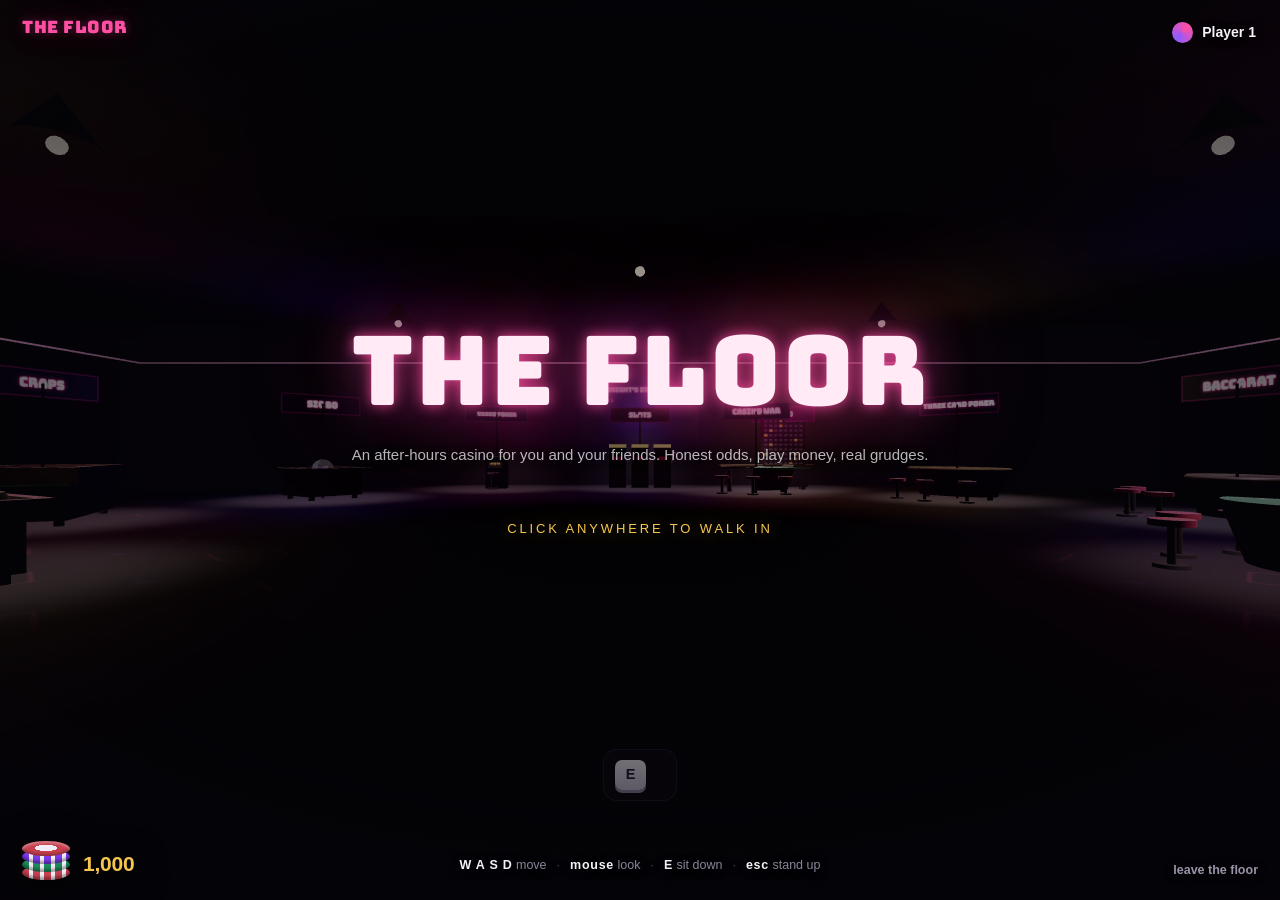
==== floor/index.html @ 69e71e95 "OpenTrade site shell in its own folder Static preview site plus the 3D floor in floor/. Relocated ou" ====
<!doctype html>
<html lang="en">
<head>
  <meta charset="utf-8" />
  <meta name="viewport" content="width=device-width, initial-scale=1" />
  <title>THE FLOOR</title>
  <meta name="description" content="A walkable 3D casino for you and your friends: wander the floor, sit at glowing tables, play with honest odds and play money. No real money, just bragging rights." />
  <link rel="icon" href="data:image/svg+xml,%3Csvg xmlns='http://www.w3.org/2000/svg' viewBox='0 0 32 32'%3E%3Crect width='32' height='32' rx='7' fill='%230c0a10'/%3E%3Ccircle cx='16' cy='16' r='9' fill='none' stroke='%23ff4fa3' stroke-width='2.5'/%3E%3Ccircle cx='16' cy='16' r='3.4' fill='%23f5c64f'/%3E%3C/svg%3E" />
  <link rel="preconnect" href="https://fonts.googleapis.com" />
  <link rel="preconnect" href="https://fonts.gstatic.com" crossorigin />
  <link href="https://fonts.googleapis.com/css2?family=Bungee&display=swap" rel="stylesheet" />
  <link rel="stylesheet" href="css/style.css" />
  <script type="importmap">{ "imports": { "three": "./js/vendor/three.module.js" } }</script>
</head>
<body>

  <canvas id="world"></canvas>

  <button id="wordmark" title="Back to the floor">THE FLOOR</button>
  <button id="who" title="Players and bankrolls"><span class="ava"></span><span id="who-name">Player 1</span></button>
  <button id="bank" title="Players and bankrolls">
    <span class="stack"><i></i><i></i><i></i><i></i></span>
    <b id="bank-amt">0</b>
  </button>

  <div id="hud">
    <div id="aim" hidden></div>
    <div id="prompt" hidden><b>E</b><span id="prompt-text"></span></div>
    <div id="splash">
      <div class="splash-inner">
        <h1>THE FLOOR</h1>
        <p class="sub">An after-hours casino for you and your friends. Honest odds, play money, real grudges.</p>
        <p class="enter">click anywhere to walk in</p>
      </div>
      <p class="legend"><b>W A S D</b> move<i>·</i><b>mouse</b> look<i>·</i><b>E</b> sit down<i>·</i><b>esc</b> stand up</p>
    </div>
  </div>

  <section id="room">
    <div id="room-sign"></div>
    <div id="room-tag"></div>
    <div id="room-body"></div>
  </section>

  <a id="exit" href="../">leave the floor</a>

  <script type="module" src="js/main.js"></script>
</body>
</html>
---- floor/css/style.css ----
/* THE FLOOR: an after-hours casino for friends.
   Warm-black room, felt as the only saturated surface, one hot accent
   for everything you can press, gold strictly for money. Signage is
   Bungee, a face designed for signs; everything else speaks San
   Francisco. Chrome is diegetic wherever possible: the bankroll is a
   chip stack, the controls live on the table's wooden rail, and the
   how-to is a printed placard on the felt. */

* { margin: 0; padding: 0; box-sizing: border-box; }

:root {
  --room: #0c0a10;
  --room-2: #131018;
  --lift: #1a1622;
  --lift-2: #241e30;
  --glass: rgba(26, 22, 34, 0.55);
  --line: rgba(244, 241, 247, 0.09);
  --ink: #f4f1f7;
  --dim: #9a93a8;
  --neon: #ff4fa3;
  --neon-dim: rgba(255, 79, 163, 0.35);
  --felt: #0e5c43;
  --felt-deep: #093d2d;
  --gold: #f5c64f;
  --loss: #e0475b;
  --wood: #241a14;
  --sys: -apple-system, BlinkMacSystemFont, "Segoe UI", Inter, sans-serif;
  --sign: "Bungee", var(--sys);
  --spring: cubic-bezier(0.32, 0.72, 0, 1);
  --r-lg: 22px;
  --r-md: 14px;
  --r-sm: 9px;
}

html, body {
  height: 100%;
  overflow: hidden;
  background: var(--room);
  color: var(--ink);
  font: 15px/1.45 var(--sys);
  -webkit-font-smoothing: antialiased;
}

::selection { background: var(--neon); color: #fff; }
:focus-visible { outline: 2px solid var(--neon); outline-offset: 2px; border-radius: 4px; }
button { font: inherit; color: inherit; cursor: pointer; }

/* ── floating chrome: no bars, just the things themselves ── */
#wordmark {
  position: fixed;
  top: 16px; left: 22px;
  font: 17px var(--sign);
  color: var(--neon);
  letter-spacing: 0.03em;
  text-shadow: 0 0 10px var(--neon-dim), 0 0 30px var(--neon-dim), 0 2px 10px rgba(0, 0, 0, 0.8);
  background: none; border: none;
  z-index: 30;
  transition: text-shadow 0.2s;
}
#wordmark:hover { text-shadow: 0 0 12px var(--neon), 0 0 36px var(--neon-dim), 0 2px 10px rgba(0, 0, 0, 0.8); }

#who {
  position: fixed;
  top: 16px; right: 22px;
  display: flex; align-items: center; gap: 9px;
  background: none; border: none;
  font-size: 14px;
  font-weight: 600;
  text-shadow: 0 2px 8px rgba(0, 0, 0, 0.9);
  z-index: 30;
  padding: 6px 2px;
}
#who:hover #who-name { border-bottom: 1px solid var(--dim); }
#who-name { border-bottom: 1px solid transparent; }
#who .ava {
  width: 21px; height: 21px; border-radius: 50%;
  background: conic-gradient(from 40deg, var(--neon), #8f5bff, var(--neon));
  box-shadow: 0 0 0 2px rgba(0, 0, 0, 0.5);
  display: inline-block;
}

/* the bankroll is a stack of chips, not a pill */
#bank {
  position: fixed;
  left: 22px; bottom: 20px;
  display: flex; align-items: flex-end; gap: 13px;
  background: none; border: none;
  z-index: 30;
  filter: drop-shadow(0 6px 16px rgba(0, 0, 0, 0.75));
  transition: transform 0.16s var(--spring);
}
#bank:hover { transform: translateY(-2px); }
#bank .stack { position: relative; width: 48px; height: 44px; }
#bank .stack i {
  position: absolute;
  left: 0;
  width: 48px; height: 15px;
  border-radius: 50%;
  background:
    repeating-linear-gradient(90deg, var(--c) 0 7px, #f2eef7 7px 11px);
  box-shadow: inset 0 -3px 3px rgba(0, 0, 0, 0.35);
}
#bank .stack i:nth-child(1) { bottom: 0; --c: #c8404f; }
#bank .stack i:nth-child(2) { bottom: 8px; --c: #1f8a5c; }
#bank .stack i:nth-child(3) { bottom: 16px; --c: #7c3aed; }
#bank .stack i:nth-child(4) {
  bottom: 24px; --c: #c8404f;
  background: radial-gradient(ellipse 42% 38% at 50% 46%, #f2eef7 0 55%, var(--c) 56%);
  box-shadow: inset 0 2px 3px rgba(255, 255, 255, 0.35), inset 0 -2px 3px rgba(0, 0, 0, 0.3);
}
#bank b {
  font-size: 21px;
  font-weight: 800;
  color: var(--gold);
  font-variant-numeric: tabular-nums;
  letter-spacing: -0.01em;
  line-height: 1;
  padding-bottom: 6px;
  text-shadow: 0 2px 10px rgba(0, 0, 0, 0.9);
}

/* ── the 3D floor ── */
#world {
  position: fixed;
  inset: 0;
  width: 100vw;
  height: 100vh;
  display: block;
}
#hud { position: fixed; inset: 0; pointer-events: none; z-index: 20; }
#aim {
  position: absolute;
  top: 50%; left: 50%;
  width: 5px; height: 5px;
  margin: -2.5px;
  border-radius: 50%;
  background: rgba(244, 241, 247, 0.85);
  box-shadow: 0 0 8px rgba(255, 79, 163, 0.8);
}

/* the seat prompt: a real key, not a badge */
#prompt {
  position: absolute;
  bottom: 11vh;
  left: 50%;
  transform: translateX(-50%);
  display: flex;
  align-items: center;
  gap: 12px;
  padding: 10px 18px 10px 11px;
  background: rgba(12, 8, 16, 0.72);
  -webkit-backdrop-filter: blur(14px);
  backdrop-filter: blur(14px);
  border: 1px solid var(--line);
  border-radius: var(--r-md);
  font-size: 14.5px;
}
#prompt b {
  display: grid;
  place-items: center;
  width: 31px; height: 30px;
  border-radius: 7px;
  background: linear-gradient(180deg, #f8f4fa, #d6cfe1);
  color: #221a2e;
  font-weight: 800;
  box-shadow: 0 3px 0 #978fa9;
}
#prompt span { font-weight: 600; }

/* ── the entrance: a sign in the dark, not a dialog ── */
#splash {
  position: absolute;
  inset: 0;
  display: grid;
  place-items: center;
  background: radial-gradient(90% 70% at 50% 46%, rgba(6, 4, 10, 0.28), rgba(6, 4, 10, 0.78));
}
#splash[hidden] { display: none; }
.splash-inner { text-align: center; padding: 0 24px; transform: translateY(-3vh); }
.splash-inner h1 {
  font: clamp(52px, 9vw, 96px) var(--sign);
  letter-spacing: 0.02em;
  color: #ffeaf5;
  text-shadow:
    0 0 14px rgba(255, 79, 163, 0.85),
    0 0 52px rgba(255, 79, 163, 0.5),
    0 0 130px rgba(255, 79, 163, 0.35);
  animation: neon-settle 7s infinite;
}
@keyframes neon-settle {
  0%, 88%, 100% { opacity: 1; }
  89% { opacity: 0.62; }
  90% { opacity: 1; }
  95.5% { opacity: 0.8; }
  96% { opacity: 1; }
}
.splash-inner .sub {
  margin-top: 10px;
  color: rgba(244, 241, 247, 0.75);
  font-size: 15px;
  text-shadow: 0 2px 10px rgba(0, 0, 0, 0.8);
}
.splash-inner .enter {
  margin-top: 6vh;
  font-size: 13px;
  letter-spacing: 0.22em;
  text-transform: uppercase;
  color: var(--gold);
  text-shadow: 0 0 18px rgba(245, 198, 79, 0.45);
  animation: breathe 2.6s ease-in-out infinite;
}
@keyframes breathe { 50% { opacity: 0.45; } }
#splash .legend {
  position: absolute;
  bottom: 26px;
  left: 0; right: 0;
  text-align: center;
  font-size: 12.5px;
  color: rgba(154, 147, 168, 0.9);
  text-shadow: 0 2px 8px rgba(0, 0, 0, 0.9);
}
#splash .legend b {
  color: var(--ink);
  font-weight: 700;
  letter-spacing: 0.06em;
}
#splash .legend i {
  font-style: normal;
  margin: 0 10px;
  color: rgba(154, 147, 168, 0.45);
}

/* ── a game room ── */
#room {
  position: fixed;
  inset: 0;
  display: none;
  flex-direction: column;
  align-items: center;
  padding: 12px clamp(12px, 3vw, 40px) 16px;
  overflow: hidden;
  background: rgba(6, 4, 10, 0.66);
  -webkit-backdrop-filter: blur(10px);
  backdrop-filter: blur(10px);
  z-index: 25;
}
#room.open { display: flex; }
#room-sign {
  font: clamp(19px, 2.6vw, 27px) var(--sign);
  letter-spacing: 0.04em;
  color: var(--ink);
  text-shadow: 0 0 10px var(--neon-dim), 0 0 30px var(--neon-dim);
  margin-top: 34px;
}
#room-tag {
  font-size: 12.5px;
  color: var(--dim);
  margin: 2px 0 10px;
}
#room-tag i { font-style: normal; margin: 0 7px; color: rgba(154, 147, 168, 0.4); }

/* the felt itself */
.table {
  position: relative;
  width: min(1060px, 100%);
  flex: 1;
  min-height: 0;
  border-radius: 34px 34px 26px 26px;
  background:
    radial-gradient(120% 130% at 50% -20%, rgba(255, 255, 255, 0.10), transparent 55%),
    radial-gradient(90% 100% at 50% 115%, rgba(0, 0, 0, 0.45), transparent 60%),
    linear-gradient(180deg, var(--felt), var(--felt-deep));
  border: 10px solid var(--wood);
  box-shadow:
    inset 0 2px 18px rgba(0, 0, 0, 0.5),
    0 30px 80px -30px rgba(0, 0, 0, 0.8);
  padding: 18px;
  display: flex;
  flex-direction: column;
  overflow: hidden;
  z-index: 1;
}
.table .rail-note {
  position: absolute;
  top: 10px; left: 0; right: 0;
  text-align: center;
  font-size: 11px;
  letter-spacing: 0.18em;
  text-transform: uppercase;
  color: rgba(244, 241, 247, 0.4);
  pointer-events: none;
}

/* the printed placard that sits on every real table */
.placard {
  position: absolute;
  right: 20px; bottom: 16px;
  max-width: 252px;
  background: linear-gradient(170deg, #f7f1df, #e7dcc0);
  color: #372c1d;
  border-radius: 6px;
  padding: 11px 14px 12px;
  font-size: 11.5px;
  line-height: 1.5;
  box-shadow: 0 12px 26px -12px rgba(0, 0, 0, 0.75), inset 0 0 0 1px rgba(120, 96, 55, 0.25);
  transform: rotate(-1.3deg);
  z-index: 5;
}
.placard b {
  display: block;
  font-size: 9.5px;
  letter-spacing: 0.18em;
  text-transform: uppercase;
  color: #8a7346;
  margin-bottom: 4px;
}

/* room slides up like a sheet */
#room .table, #room .console { animation: rise 0.45s var(--spring); }
@keyframes rise {
  from { transform: translateY(28px); opacity: 0; }
  to { transform: none; opacity: 1; }
}

/* ── the rail: controls carved into the table's apron ── */
.console {
  width: min(1004px, calc(100% - 56px));
  display: flex;
  align-items: center;
  gap: 20px;
  padding: 15px 24px;
  margin-top: -14px;
  background: linear-gradient(180deg, #372619 0%, #241711 45%, #191009 100%);
  border: 1px solid #0d0810;
  border-top: none;
  border-radius: 0 0 26px 26px;
  box-shadow:
    inset 0 6px 10px -6px rgba(0, 0, 0, 0.8),
    inset 0 -1px 0 rgba(255, 235, 200, 0.05),
    0 26px 54px -24px rgba(0, 0, 0, 0.9);
  min-height: 96px;
  position: relative;
}
.console::before {
  content: "";
  position: absolute;
  inset: 9px 14px 10px;
  border: 1px dashed rgba(244, 225, 200, 0.1);
  border-top: none;
  border-radius: 0 0 18px 18px;
  pointer-events: none;
}
.console .actions { margin-left: auto; display: flex; gap: 11px; align-items: center; }

/* chunky physical buttons: press down, not shrink */
.play-btn {
  min-height: 48px;
  padding: 0 28px;
  border: none;
  border-radius: 12px;
  background: linear-gradient(180deg, #ffd97a, #eebd45 55%, #d9a52e);
  color: #241703;
  font-size: 15px;
  font-weight: 800;
  letter-spacing: 0.01em;
  box-shadow:
    0 5px 0 #7a5c14,
    0 16px 30px -12px rgba(245, 198, 79, 0.5),
    inset 0 1px 0 rgba(255, 255, 255, 0.55);
  transition: transform 0.12s var(--spring), box-shadow 0.12s, filter 0.15s;
}
.play-btn:hover { filter: brightness(1.06); }
.play-btn:active {
  transform: translateY(4px);
  box-shadow: 0 1px 0 #7a5c14, inset 0 1px 0 rgba(255, 255, 255, 0.55);
}
.play-btn:disabled {
  opacity: 0.4;
  filter: saturate(0.25);
  box-shadow: 0 5px 0 #3d3322;
  pointer-events: none;
}

.ghost-btn {
  min-height: 46px;
  padding: 0 20px;
  background: linear-gradient(180deg, #262028, #161016);
  border: 1px solid #0b0710;
  border-radius: 12px;
  color: #ece4d8;
  font-size: 14px;
  font-weight: 700;
  box-shadow: 0 4px 0 #0b0710, inset 0 1px 0 rgba(255, 255, 255, 0.07);
  transition: transform 0.12s var(--spring), box-shadow 0.12s;
}
.ghost-btn:hover { filter: brightness(1.15); }
.ghost-btn:active { transform: translateY(3px); box-shadow: 0 1px 0 #0b0710, inset 0 1px 0 rgba(255, 255, 255, 0.07); }
.ghost-btn:disabled { opacity: 0.38; pointer-events: none; }

/* ── cards ── */
.hand { display: flex; gap: 8px; min-height: 92px; align-items: center; }
.card {
  position: relative;
  width: 62px; height: 88px;
  border-radius: 8px;
  background: linear-gradient(160deg, #ffffff, #eceaf2);
  color: #1c1a22;
  box-shadow: 0 6px 16px -6px rgba(0, 0, 0, 0.55);
  flex: none;
  transition: transform 0.35s var(--spring), opacity 0.3s;
}
.card.red { color: #d02a4b; }
.card .pip { position: absolute; font-weight: 700; line-height: 1; }
.card .pip i { font-style: normal; display: block; font-size: 0.85em; }
.card .pip.tl { top: 6px; left: 7px; font-size: 14px; }
.card .pip.br { bottom: 6px; right: 7px; font-size: 14px; transform: rotate(180deg); }
.card .pip.mid { inset: 0; display: grid; place-items: center; font-size: 30px; }
.card .back {
  position: absolute; inset: 0;
  border-radius: 8px;
  background:
    repeating-linear-gradient(45deg, rgba(255,255,255,0.09) 0 4px, transparent 4px 9px),
    linear-gradient(160deg, #3b2350, #221430);
  border: 3px solid #efeaf6;
  opacity: 0;
  transition: opacity 0.25s;
  pointer-events: none;
}
.card.down .back { opacity: 1; }
.card.dealt { transform: translate(140px, -110px) rotate(9deg); opacity: 0; }

/* ── dice ── */
.dice-row { display: flex; gap: 14px; justify-content: center; align-items: center; }
.die {
  width: 54px; height: 54px;
  border-radius: 12px;
  background: linear-gradient(160deg, #fff, #e9e6f0);
  box-shadow: 0 8px 18px -8px rgba(0, 0, 0, 0.6), inset 0 -3px 0 rgba(0,0,0,0.08);
  display: grid;
  grid-template: repeat(3, 1fr) / repeat(3, 1fr);
  padding: 8px;
  transition: transform 0.3s var(--spring);
}
.die.rolling { animation: tumble 0.28s infinite; }
@keyframes tumble {
  0% { transform: rotate(-7deg) translateY(-2px); }
  50% { transform: rotate(6deg) translateY(2px); }
  100% { transform: rotate(-7deg) translateY(-2px); }
}
.die i { border-radius: 50%; background: #221a2e; margin: 2px; }
.die[data-n="1"] i { grid-area: 2 / 2; }
.die[data-n="2"] i:nth-child(1) { grid-area: 1 / 1; }
.die[data-n="2"] i:nth-child(2) { grid-area: 3 / 3; }
.die[data-n="3"] i:nth-child(1) { grid-area: 1 / 1; }
.die[data-n="3"] i:nth-child(2) { grid-area: 2 / 2; }
.die[data-n="3"] i:nth-child(3) { grid-area: 3 / 3; }
.die[data-n="4"] i:nth-child(1) { grid-area: 1 / 1; }
.die[data-n="4"] i:nth-child(2) { grid-area: 1 / 3; }
.die[data-n="4"] i:nth-child(3) { grid-area: 3 / 1; }
.die[data-n="4"] i:nth-child(4) { grid-area: 3 / 3; }
.die[data-n="5"] i:nth-child(1) { grid-area: 1 / 1; }
.die[data-n="5"] i:nth-child(2) { grid-area: 1 / 3; }
.die[data-n="5"] i:nth-child(3) { grid-area: 2 / 2; }
.die[data-n="5"] i:nth-child(4) { grid-area: 3 / 1; }
.die[data-n="5"] i:nth-child(5) { grid-area: 3 / 3; }
.die[data-n="6"] i:nth-child(1) { grid-area: 1 / 1; }
.die[data-n="6"] i:nth-child(2) { grid-area: 1 / 3; }
.die[data-n="6"] i:nth-child(3) { grid-area: 2 / 1; }
.die[data-n="6"] i:nth-child(4) { grid-area: 2 / 3; }
.die[data-n="6"] i:nth-child(5) { grid-area: 3 / 1; }
.die[data-n="6"] i:nth-child(6) { grid-area: 3 / 3; }

/* ── chips ── */
.chip {
  position: relative;
  width: 52px; height: 52px;
  border-radius: 50%;
  border: none;
  background:
    radial-gradient(circle at 50% 42%, rgba(255,255,255,0.28), transparent 46%),
    repeating-conic-gradient(var(--chip, #b9455e) 0 30deg, #f2eef7 30deg 60deg);
  box-shadow: 0 4px 10px -3px rgba(0, 0, 0, 0.6), inset 0 0 0 6px var(--chip, #b9455e);
  display: grid;
  place-items: center;
  transition: transform 0.16s var(--spring);
  flex: none;
}
.chip:hover { transform: translateY(-3px); }
.chip:active { transform: scale(0.94); }
.chip b {
  background: #f6f3fa;
  color: #221a2e;
  width: 30px; height: 30px;
  border-radius: 50%;
  display: grid;
  place-items: center;
  font-size: 12px;
  font-weight: 800;
  font-variant-numeric: tabular-nums;
}
.chip.v1 { --chip: #8e93a8; }
.chip.v5 { --chip: #c8404f; }
.chip.v25 { --chip: #1f8a5c; }
.chip.v100 { --chip: #2b2733; }
.chip.v500 { --chip: #7c3aed; }
.chip.flying {
  position: fixed;
  z-index: 60;
  transform: translate(-50%, -50%);
  transition: left 0.4s var(--spring), top 0.4s var(--spring);
  pointer-events: none;
}
.chip.flying-done {
  position: absolute;
  width: 40px; height: 40px;
  box-shadow: 0 2px 6px -2px rgba(0,0,0,0.7), inset 0 0 0 5px var(--chip, #b9455e);
  pointer-events: none;
}
.chip.flying-done b { width: 22px; height: 22px; font-size: 10px; }
.chip.flying-done:nth-child(n+2) { position: absolute; }

/* ── the bet box ── */
.betbox {
  display: flex;
  align-items: center;
  gap: 18px;
}
.betbox .rack { display: flex; gap: 8px; }
.betbox.locked .rack, .betbox.locked .bet-tools { opacity: 0.35; pointer-events: none; }
.spot {
  position: relative;
  width: 92px; height: 92px;
  display: grid;
  place-items: center;
  flex: none;
}
.spot-ring {
  position: absolute; inset: 0;
  border: 2.5px dashed rgba(244, 241, 247, 0.4);
  border-radius: 50%;
  transition: border-color 0.2s, box-shadow 0.2s;
}
.spot.live .spot-ring { border-color: var(--gold); box-shadow: 0 0 22px -4px rgba(245, 198, 79, 0.5); }
.spot .chip.flying-done { position: absolute; top: 50%; left: 50%; margin: -20px; }
.spot .chip.flying-done:nth-child(odd) { transform: rotate(8deg) translate(2px, -2px); }
.spot-amt {
  font-size: 19px;
  font-weight: 800;
  color: var(--gold);
  font-variant-numeric: tabular-nums;
  z-index: 2;
  text-shadow: 0 2px 8px rgba(0,0,0,0.8);
}
.spot-label {
  position: absolute;
  bottom: -18px;
  font-size: 10px;
  letter-spacing: 0.18em;
  text-transform: uppercase;
  color: var(--dim);
}

/* ── verdict banner ── */
.verdict {
  position: absolute;
  top: 42%;
  left: 50%;
  transform: translate(-50%, -50%) scale(0.8);
  font: clamp(26px, 4vw, 44px) var(--sign);
  letter-spacing: 0.04em;
  opacity: 0;
  z-index: 10;
  pointer-events: none;
  transition: transform 0.4s var(--spring), opacity 0.3s;
  text-align: center;
  white-space: nowrap;
}
.verdict.show { opacity: 1; transform: translate(-50%, -50%) scale(1); }
.verdict.win {
  color: var(--gold);
  text-shadow: 0 0 16px rgba(245, 198, 79, 0.7), 0 0 60px rgba(245, 198, 79, 0.45);
}
.verdict.lose { color: var(--loss); text-shadow: 0 0 18px rgba(224, 71, 91, 0.5); }
.verdict.push { color: var(--ink); text-shadow: 0 0 18px rgba(244, 241, 247, 0.4); }

/* ── toasts ── */
#toasts {
  position: fixed;
  bottom: 20px; left: 50%;
  transform: translateX(-50%);
  display: flex;
  flex-direction: column;
  gap: 8px;
  z-index: 80;
  pointer-events: none;
}
.toast {
  background: var(--lift-2);
  border: 1px solid var(--line);
  border-radius: var(--r-md);
  padding: 10px 18px;
  font-size: 13.5px;
  opacity: 0;
  transform: translateY(8px);
  transition: opacity 0.25s, transform 0.3s var(--spring);
}
.toast.show { opacity: 1; transform: none; }

/* ── sheets (player switcher) ── */
.sheet-back {
  position: fixed; inset: 0;
  background: rgba(6, 4, 10, 0.5);
  -webkit-backdrop-filter: blur(6px);
  backdrop-filter: blur(6px);
  z-index: 90;
  display: grid;
  place-items: end center;
  opacity: 0;
  transition: opacity 0.25s;
}
.sheet-back.show { opacity: 1; }
.sheet {
  width: min(480px, calc(100vw - 24px));
  max-height: 72vh;
  overflow-y: auto;
  background: var(--lift);
  border: 1px solid var(--line);
  border-radius: var(--r-lg) var(--r-lg) 0 0;
  padding: 20px 20px 26px;
  transform: translateY(40px);
  transition: transform 0.4s var(--spring);
}
.sheet-back.show .sheet { transform: none; }
.sheet h2 { font-size: 17px; font-weight: 700; margin-bottom: 4px; }
.sheet .sub { color: var(--dim); font-size: 13px; margin-bottom: 14px; }
.sheet .prow {
  display: flex; align-items: center; gap: 11px;
  width: 100%;
  background: none;
  border: 1px solid var(--line);
  border-radius: var(--r-md);
  padding: 12px 14px;
  margin-bottom: 8px;
  text-align: left;
  transition: border-color 0.15s, transform 0.15s var(--spring);
}
.sheet .prow:hover { border-color: var(--dim); }
.sheet .prow:active { transform: scale(0.98); }
.sheet .prow.on { border-color: var(--neon); }
.sheet .prow b { margin-left: auto; color: var(--gold); font-variant-numeric: tabular-nums; }
.sheet .pava {
  width: 15px; height: 15px;
  border-radius: 50%;
  flex: none;
  box-shadow: inset 0 0 0 2px rgba(255, 255, 255, 0.3), 0 1px 3px rgba(0, 0, 0, 0.5);
}
.sheet input {
  width: 100%;
  background: var(--room-2);
  border: 1px solid var(--line);
  border-radius: var(--r-md);
  color: var(--ink);
  padding: 12px 14px;
  font: inherit;
  margin: 6px 0 10px;
}
.sheet input:focus { outline: 2px solid var(--neon); outline-offset: 1px; }
.sheet .split { display: flex; gap: 8px; margin-top: 8px; }
.sheet .split > * { flex: 1; }

/* legacy hook kept for game modules; placards replace it */
.house-note { display: none; }

@media (prefers-reduced-motion: reduce) {
  *, *::before, *::after { animation: none !important; transition-duration: 0.01ms !important; }
}

@media (max-width: 760px) {
  .betbox .rack { flex-wrap: wrap; }
  .console { flex-wrap: wrap; }
  .placard { display: none; }
}

/* the way back out, for when the floor lives inside a bigger site */
#exit {
  position: fixed;
  right: 22px; bottom: 20px;
  z-index: 30;
  font-size: 12.5px;
  font-weight: 600;
  color: var(--dim);
  text-decoration: none;
  text-shadow: 0 2px 8px rgba(0, 0, 0, 0.9);
  border-bottom: 1px solid transparent;
}
#exit:hover { color: var(--ink); border-color: var(--dim); }
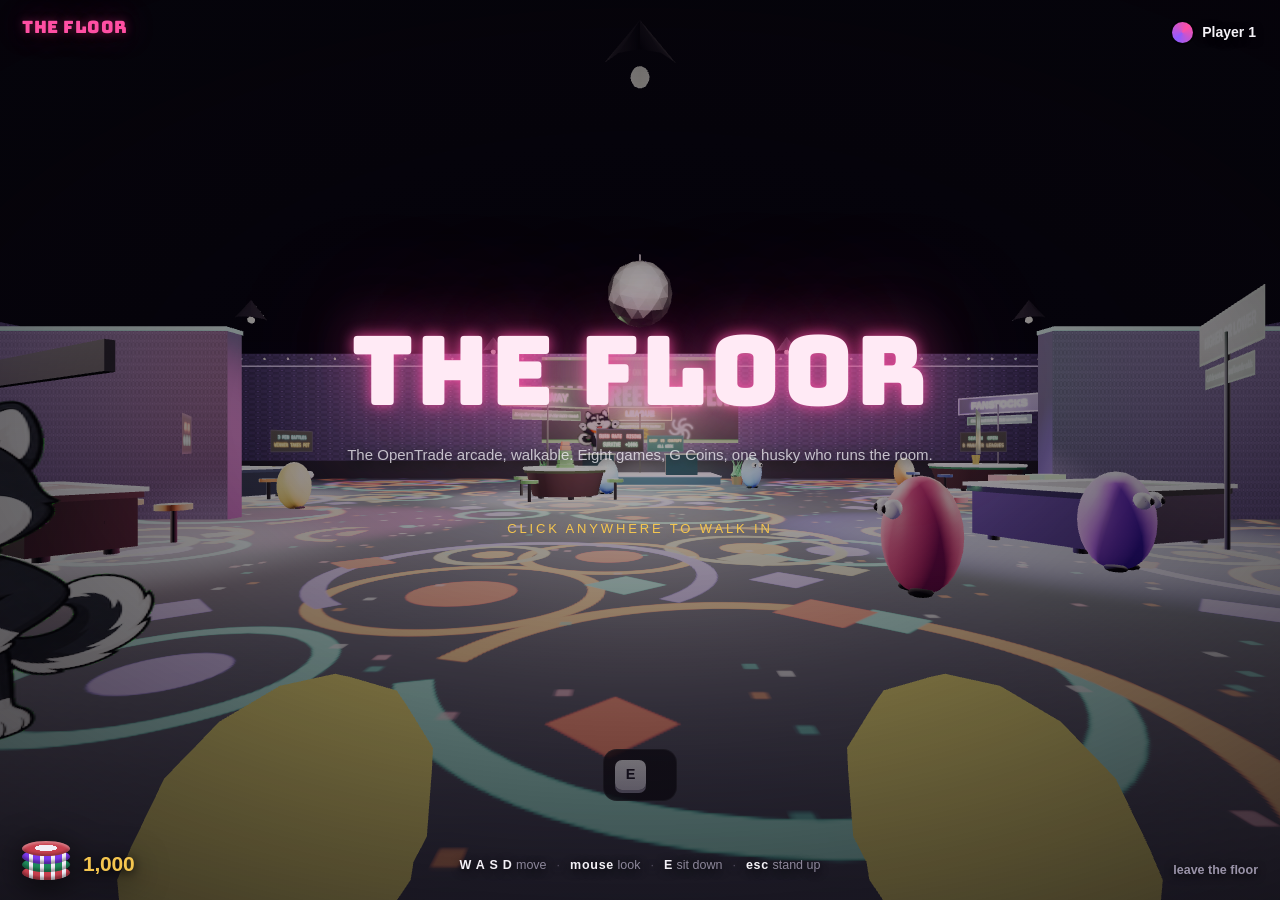
==== commit c8adf84d: "Floor sync: the OpenTrade casino world, plus the no-store dev server Co-Authored-By: Claude Fable 5 " ====
--- a/floor/index.html
+++ b/floor/index.html
@@ -3,14 +3,14 @@
 <head>
   <meta charset="utf-8" />
   <meta name="viewport" content="width=device-width, initial-scale=1" />
-  <title>THE FLOOR</title>
+  <title>THE FLOOR · OpenTrade</title>
   <meta name="description" content="A walkable 3D casino for you and your friends: wander the floor, sit at glowing tables, play with honest odds and play money. No real money, just bragging rights." />
   <link rel="icon" href="data:image/svg+xml,%3Csvg xmlns='http://www.w3.org/2000/svg' viewBox='0 0 32 32'%3E%3Crect width='32' height='32' rx='7' fill='%230c0a10'/%3E%3Ccircle cx='16' cy='16' r='9' fill='none' stroke='%23ff4fa3' stroke-width='2.5'/%3E%3Ccircle cx='16' cy='16' r='3.4' fill='%23f5c64f'/%3E%3C/svg%3E" />
   <link rel="preconnect" href="https://fonts.googleapis.com" />
   <link rel="preconnect" href="https://fonts.gstatic.com" crossorigin />
-  <link href="https://fonts.googleapis.com/css2?family=Bungee&display=swap" rel="stylesheet" />
+  <link href="https://fonts.googleapis.com/css2?family=Bungee&family=Oswald:wght@500;600;700&family=Nunito:wght@600;700;800&display=swap" rel="stylesheet" />
   <link rel="stylesheet" href="css/style.css" />
-  <script type="importmap">{ "imports": { "three": "./js/vendor/three.module.js" } }</script>
+  <script type="importmap">{ "imports": { "three": "./js/vendor/three.module.js?v3" } }</script>
 </head>
 <body>
 
@@ -29,7 +29,7 @@
     <div id="splash">
       <div class="splash-inner">
         <h1>THE FLOOR</h1>
-        <p class="sub">An after-hours casino for you and your friends. Honest odds, play money, real grudges.</p>
+        <p class="sub">The OpenTrade arcade, walkable. Eight games, G Coins, one husky who runs the room.</p>
         <p class="enter">click anywhere to walk in</p>
       </div>
       <p class="legend"><b>W A S D</b> move<i>·</i><b>mouse</b> look<i>·</i><b>E</b> sit down<i>·</i><b>esc</b> stand up</p>
@@ -44,6 +44,6 @@
 
   <a id="exit" href="../">leave the floor</a>
 
-  <script type="module" src="js/main.js"></script>
+  <script type="module" src="js/main.js?v3"></script>
 </body>
 </html>
--- a/floor/css/style.css
+++ b/floor/css/style.css
@@ -694,3 +694,30 @@
   border-bottom: 1px solid transparent;
 }
 #exit:hover { color: var(--ink); border-color: var(--dim); }
+
+/* ── OpenTrade station rooms ── */
+.otroom {
+  flex: 1;
+  display: flex;
+  flex-direction: column;
+  align-items: center;
+  justify-content: center;
+  gap: 12px;
+  text-align: center;
+  padding: 20px;
+}
+.otroom b { font: 600 34px "Oswald", var(--sys); letter-spacing: 0.02em; }
+.otroom p { color: rgba(244, 241, 247, 0.7); font-size: 15px; max-width: 40ch; }
+.hl-room { flex: 1; display: flex; flex-direction: column; gap: 10px; padding: 26px 8px 4px; min-height: 0; }
+.hl-room-head { display: flex; gap: 14px; align-items: baseline; font: 600 14px ui-monospace, monospace; }
+.hl-room-head b { color: var(--gold); }
+.hl-room-head i { margin-left: auto; font-style: normal; color: var(--dim); font-size: 12px; }
+#fhl-chart { width: 100%; height: auto; flex: 1; min-height: 0; background: rgba(0, 0, 0, 0.3); border-radius: 10px; }
+.hl-room-score { font: 600 14px ui-monospace, monospace; color: var(--dim); }
+.hl-room-score b { color: var(--ink); }
+.ghost-btn.hl-up { background: linear-gradient(180deg, #2f8a4a, #226637); color: #eafff0; border-color: #17452a; box-shadow: 0 4px 0 #123920, inset 0 1px 0 rgba(255,255,255,0.15); }
+.ghost-btn.hl-down { background: linear-gradient(180deg, #c04437, #93332a); color: #ffecea; border-color: #5e1f19; box-shadow: 0 4px 0 #4a1813, inset 0 1px 0 rgba(255,255,255,0.12); }
+
+/* the bank celebrates arrivals */
+#bank.pop { animation: bank-pop 0.5s cubic-bezier(0.34, 1.56, 0.64, 1); }
+@keyframes bank-pop { 40% { transform: scale(1.16) translateY(-3px); } }
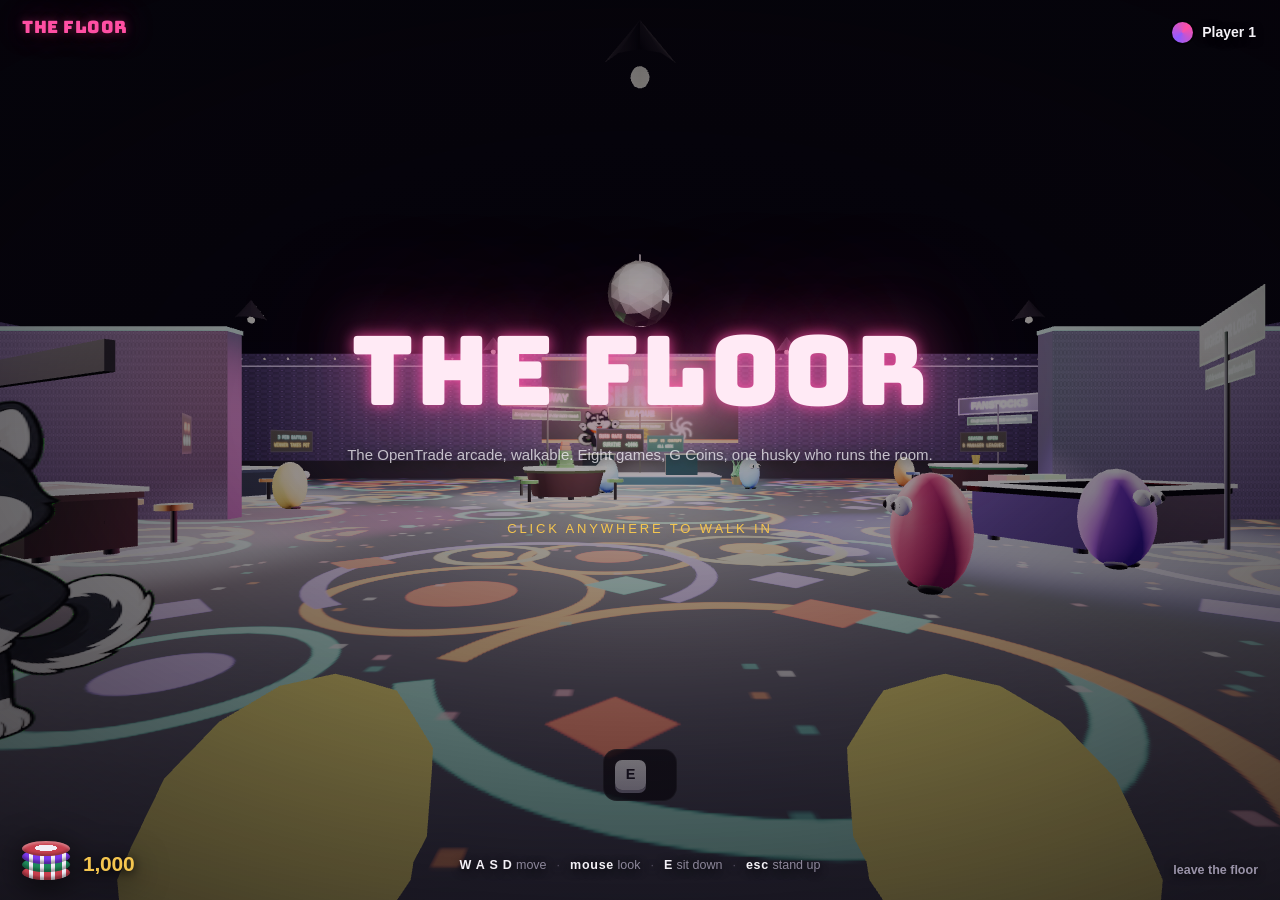
==== commit cf64e285: "Floor sync: unlit screens and one-sided signage Co-Authored-By: Claude Fable 5 <noreply@anthropic.co" ====
--- a/floor/index.html
+++ b/floor/index.html
@@ -10,7 +10,7 @@
   <link rel="preconnect" href="https://fonts.gstatic.com" crossorigin />
   <link href="https://fonts.googleapis.com/css2?family=Bungee&family=Oswald:wght@500;600;700&family=Nunito:wght@600;700;800&display=swap" rel="stylesheet" />
   <link rel="stylesheet" href="css/style.css" />
-  <script type="importmap">{ "imports": { "three": "./js/vendor/three.module.js?v3" } }</script>
+  <script type="importmap">{ "imports": { "three": "./js/vendor/three.module.js?v4" } }</script>
 </head>
 <body>
 
@@ -44,6 +44,6 @@
 
   <a id="exit" href="../">leave the floor</a>
 
-  <script type="module" src="js/main.js?v3"></script>
+  <script type="module" src="js/main.js?v4"></script>
 </body>
 </html>
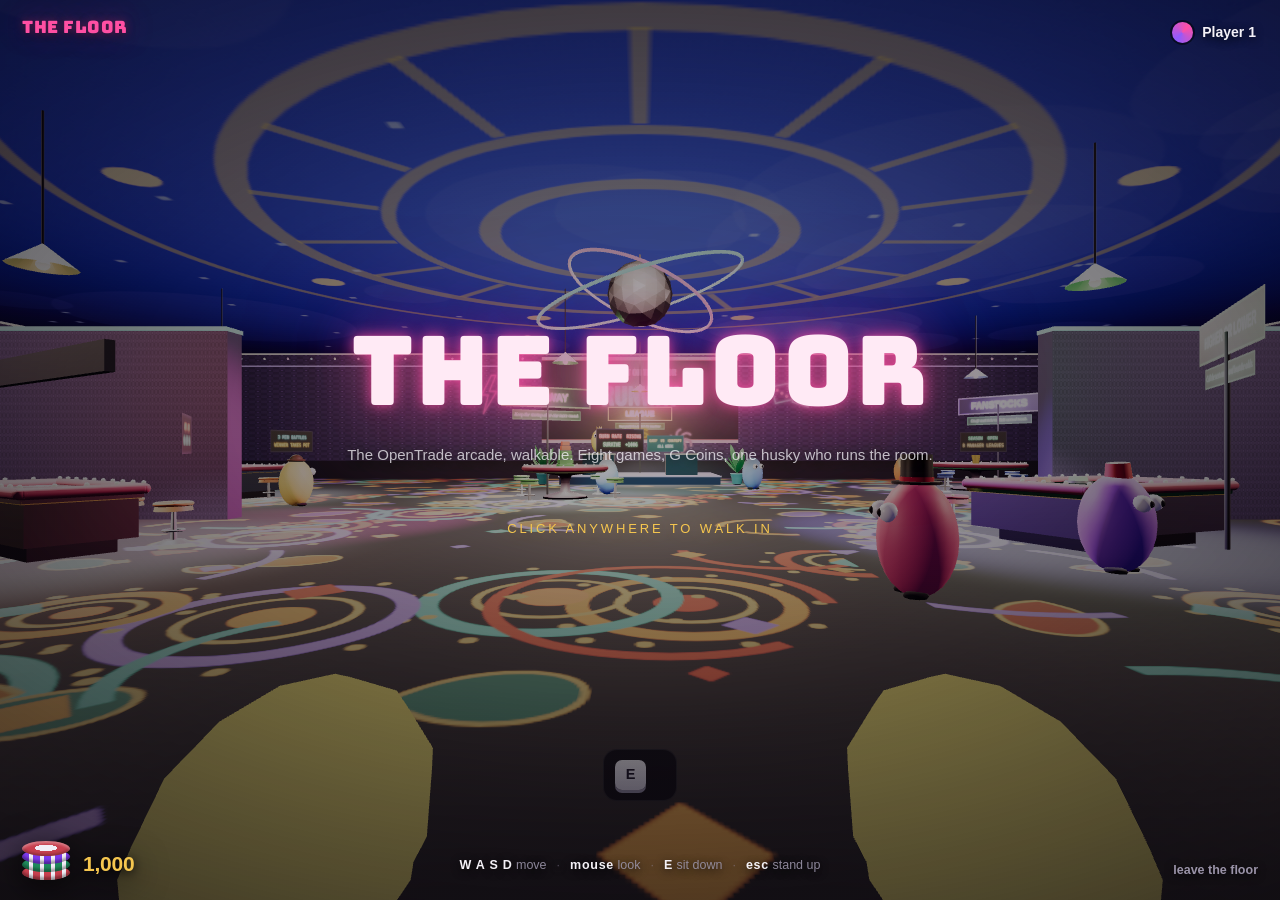
==== commit 57f088b2: "Floor sync: the dome-and-hats rebuild Co-Authored-By: Claude Fable 5 <noreply@anthropic.com>" ====
--- a/floor/index.html
+++ b/floor/index.html
@@ -10,7 +10,7 @@
   <link rel="preconnect" href="https://fonts.gstatic.com" crossorigin />
   <link href="https://fonts.googleapis.com/css2?family=Bungee&family=Oswald:wght@500;600;700&family=Nunito:wght@600;700;800&display=swap" rel="stylesheet" />
   <link rel="stylesheet" href="css/style.css" />
-  <script type="importmap">{ "imports": { "three": "./js/vendor/three.module.js?v4" } }</script>
+  <script type="importmap">{ "imports": { "three": "./js/vendor/three.module.js?v7" } }</script>
 </head>
 <body>
 
@@ -44,6 +44,6 @@
 
   <a id="exit" href="../">leave the floor</a>
 
-  <script type="module" src="js/main.js?v4"></script>
+  <script type="module" src="js/main.js?v7"></script>
 </body>
 </html>
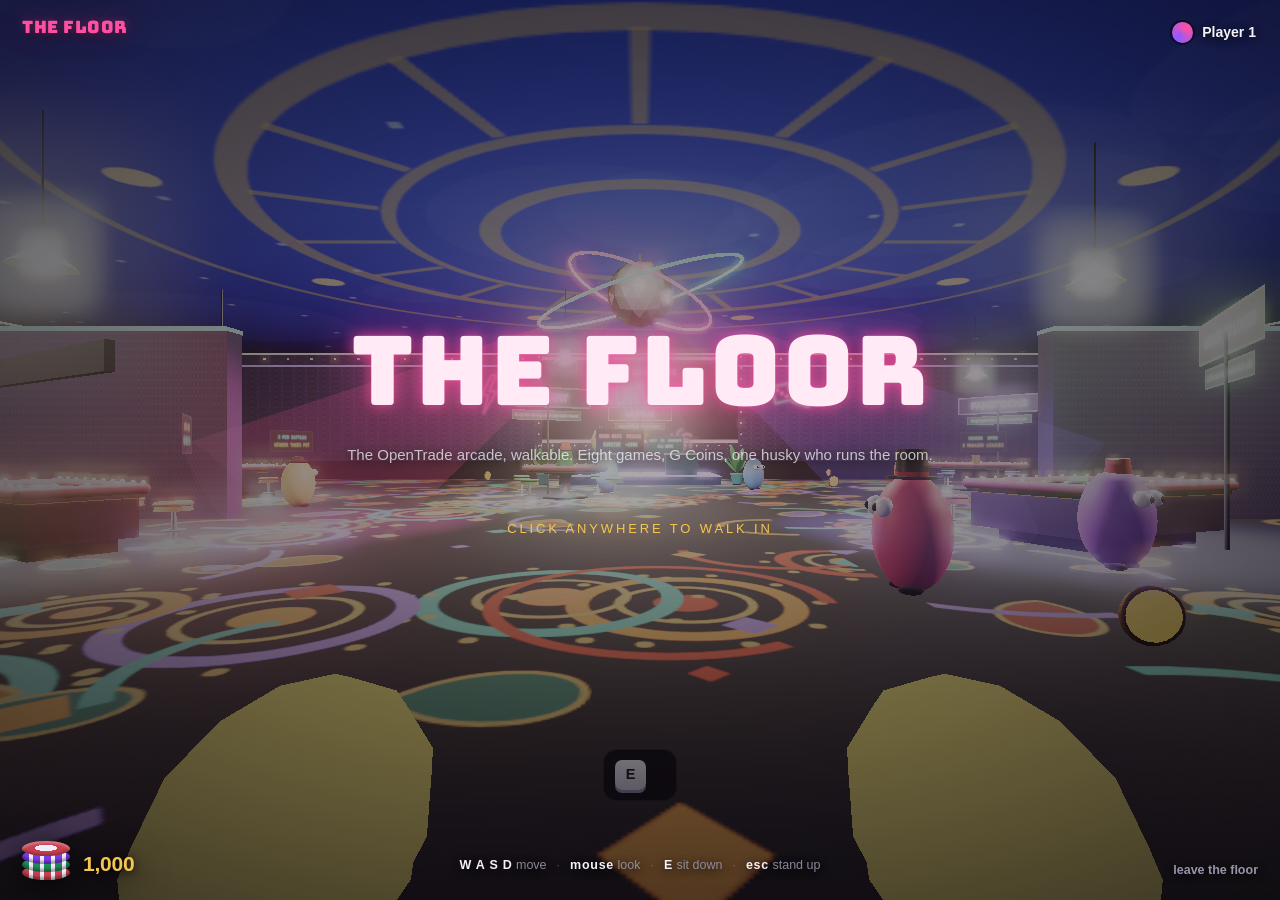
==== commit 89090290: "Floor sync: bloom pass and coin pickups Co-Authored-By: Claude Fable 5 <noreply@anthropic.com>" ====
--- a/floor/index.html
+++ b/floor/index.html
@@ -10,7 +10,7 @@
   <link rel="preconnect" href="https://fonts.gstatic.com" crossorigin />
   <link href="https://fonts.googleapis.com/css2?family=Bungee&family=Oswald:wght@500;600;700&family=Nunito:wght@600;700;800&display=swap" rel="stylesheet" />
   <link rel="stylesheet" href="css/style.css" />
-  <script type="importmap">{ "imports": { "three": "./js/vendor/three.module.js?v7" } }</script>
+  <script type="importmap">{ "imports": { "three": "./js/vendor/three.module.js?v10" } }</script>
 </head>
 <body>
 
@@ -44,6 +44,6 @@
 
   <a id="exit" href="../">leave the floor</a>
 
-  <script type="module" src="js/main.js?v7"></script>
+  <script type="module" src="js/main.js?v10"></script>
 </body>
 </html>
